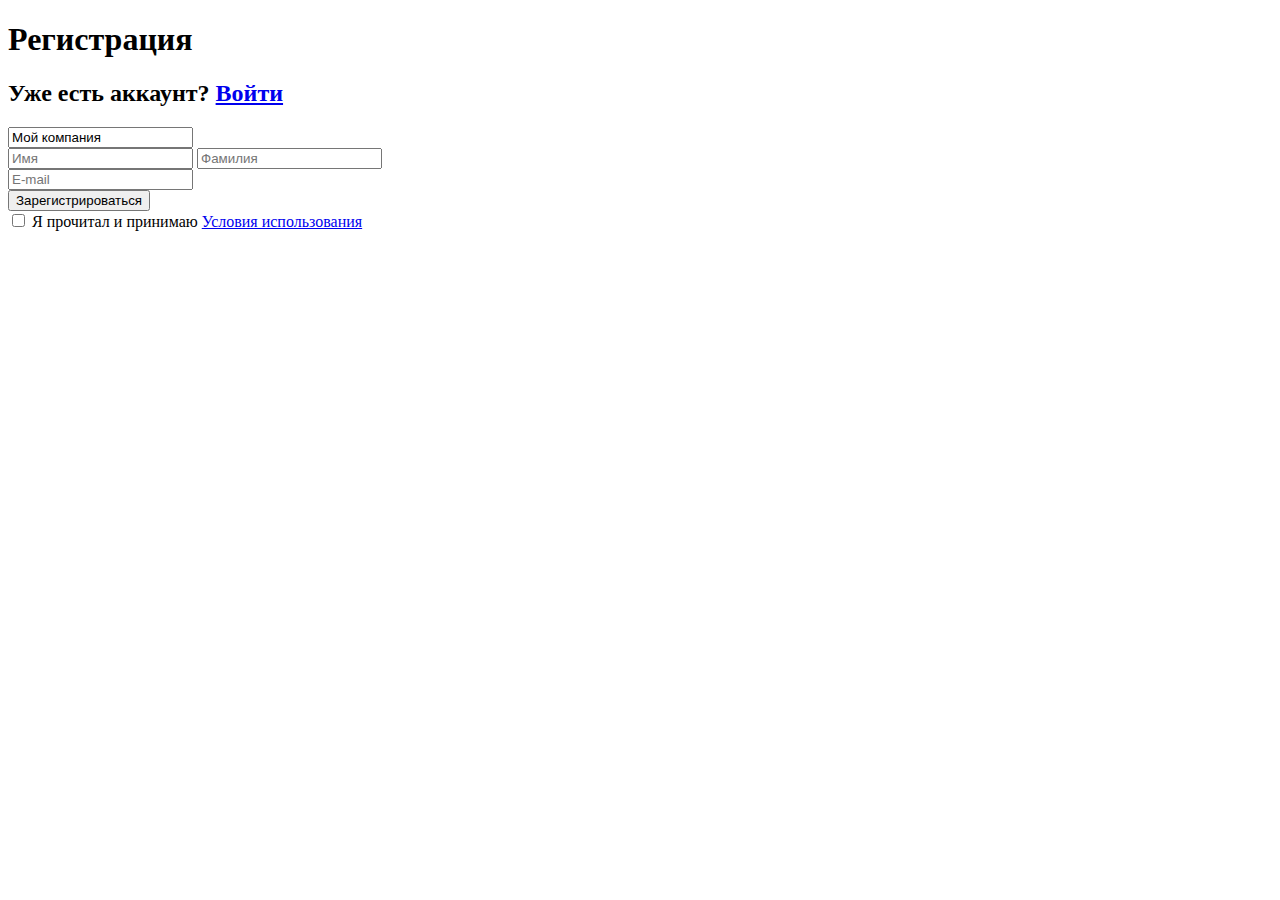
==== 2-Form/index.html @ bf0cf2b7 "2-form" ====
<!doctype html>
<html lang="en">
<head>
    <meta charset="UTF-8">
    <meta name="viewport"
          content="width=device-width, user-scalable=no, initial-scale=1.0, maximum-scale=1.0, minimum-scale=1.0">
    <meta http-equiv="X-UA-Compatible" content="ie=edge">
    <title>2-Form</title>
</head>
<body>

<form action="/register" method="get">
    <h1>Регистрация</h1>
    <h2>Уже есть аккаунт? <a href="#">Войти</a></h2>
    <div>
        <label for="username"></label>
        <input
                id="username"
                type="text"
                placeholder="Пользователь"
                name="username"
                value="Мой компания"
        />
    </div>
    <div>
        <label for="first name"></label>
        <input
                id="first name"
                type="text"
                placeholder="Имя"
                name="first name"
        />

        <label for="last name"></label>
        <input
                id="last name"
                type="text"
                placeholder="Фамилия"
                name="last name"
        />
    </div>
    <div>
        <label for="email"></label>
        <input
                id="email"
                type="email"
                placeholder="E-mail"
                name="email"
        />
    </div>
    <button>Зарегистрироваться</button>
    <div>
        <input
                id="agree"
                type="checkbox"
        />
        <label for="agree">Я прочитал и принимаю <a href="#">Условия использования</a></label>
    </div>
</form>

</body>
</html>
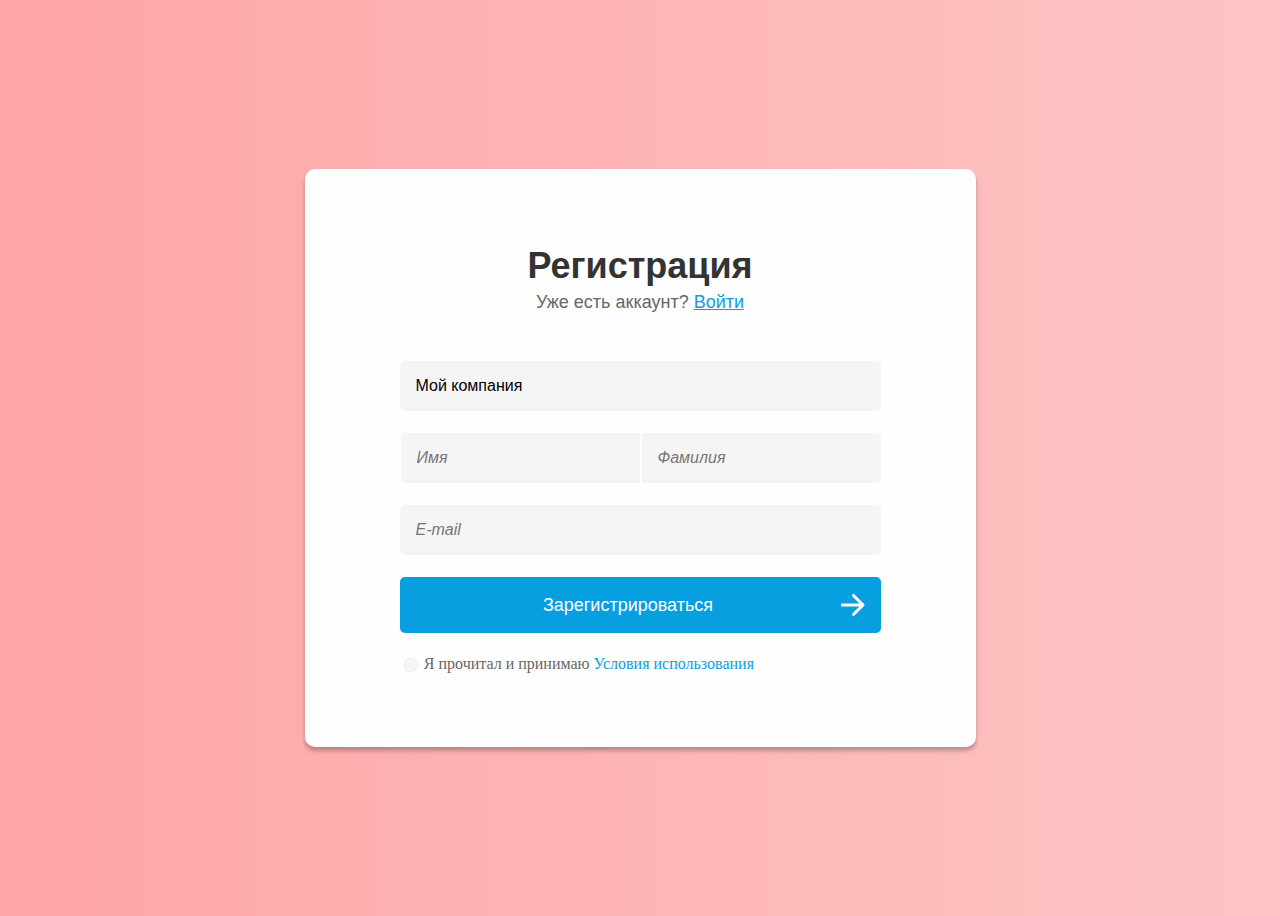
==== commit 7527144a: "3-flex" ====
--- a/2-Form/index.html
+++ b/2-Form/index.html
@@ -6,57 +6,77 @@
           content="width=device-width, user-scalable=no, initial-scale=1.0, maximum-scale=1.0, minimum-scale=1.0">
     <meta http-equiv="X-UA-Compatible" content="ie=edge">
     <title>2-Form</title>
+    <link rel="stylesheet" href="./styles/styles.css">
 </head>
 <body>
 
-<form action="/register" method="get">
-    <h1>Регистрация</h1>
-    <h2>Уже есть аккаунт? <a href="#">Войти</a></h2>
-    <div>
-        <label for="username"></label>
-        <input
-                id="username"
-                type="text"
-                placeholder="Пользователь"
-                name="username"
-                value="Мой компания"
-        />
-    </div>
-    <div>
-        <label for="first name"></label>
-        <input
-                id="first name"
-                type="text"
-                placeholder="Имя"
-                name="first name"
-        />
+    <main class="container">
+        <form action="/register" method="get">
+            <h1>Регистрация</h1>
+            <h2>Уже есть аккаунт? <a href="#">Войти</a></h2>
 
-        <label for="last name"></label>
-        <input
-                id="last name"
-                type="text"
-                placeholder="Фамилия"
-                name="last name"
-        />
-    </div>
-    <div>
-        <label for="email"></label>
-        <input
-                id="email"
-                type="email"
-                placeholder="E-mail"
-                name="email"
-        />
-    </div>
-    <button>Зарегистрироваться</button>
-    <div>
-        <input
-                id="agree"
-                type="checkbox"
-        />
-        <label for="agree">Я прочитал и принимаю <a href="#">Условия использования</a></label>
-    </div>
-</form>
+            <div class="form-container">
+                <div>
+                    <label for="username"></label>
+                    <input
+                            id="username"
+                            type="text"
+                            placeholder="Пользователь"
+                            name="username"
+                            value="Мой компания"
+                            class="input"
+                    />
+                </div>
+
+                <div class="name-container">
+                    <label for="firstname"></label>
+                    <input
+                            id="firstname"
+                            type="text"
+                            placeholder="Имя"
+                            name="first name"
+                            class="input firstName"
+                    />
+
+                    <label for="lastname"></label>
+                    <input
+                            id="lastname"
+                            type="text"
+                            placeholder="Фамилия"
+                            name="last name"
+                            class="input lastName"
+                    />
+                </div>
+
+                <div>
+                    <label for="email"></label>
+                    <input
+                            id="email"
+                            type="email"
+                            placeholder="E-mail"
+                            name="email"
+                            class="input"
+                    />
+                </div>
+
+                <button class="item">
+                    <span class="button-text">Зарегистрироваться</span>
+                    <img src="./images/Arrow.svg" alt="Зарегистрироваться">
+                </button>
+
+                <div class="agree-container">
+                    <input
+                            id="agree"
+                            type="checkbox"
+                    />
+                    <label for="agree">Я прочитал и принимаю <a href="#" class="agreeLink">Условия использования</a></label>
+                </div>
+
+            </div>
+
+        </form>
+    </main>
+
 
 </body>
 </html>
--- a/2-Form/styles/styles.css
+++ b/2-Form/styles/styles.css
@@ -0,0 +1,138 @@
+body {
+    background: linear-gradient(90deg, #FFA5A5, #FDC5C5);
+}
+
+* {
+    box-sizing: border-box;
+}
+
+.container {
+    display: flex;
+    height: 100vh;
+    justify-content: center;
+    align-items: center;
+}
+
+form {
+    background: #FFFEFE;
+    border-radius: 10px;
+    box-shadow: 0px 4px 4px 0px #00000040;
+    padding: 72px 95px;
+    display: flex;
+    flex-direction: column;
+}
+
+h1 {
+    color: #333333;
+    font-family: 'Open Sans', sans-serif;
+    font-size: 36px;
+    font-weight: 700;
+    text-align: center;
+    line-height: 49px;
+    margin: 0;
+}
+
+h2  {
+    color: #666666;
+    font-family: Open Sans, sans-serif;
+    font-size: 18px;
+    font-weight: 400;
+    text-align: center;
+    margin: 0 0 47px 0;
+    line-height: 24px;
+}
+
+a {
+    color: #089FE0;
+}
+
+.form-container {
+    display: flex;
+    flex-direction: column;
+    gap: 22px;
+}
+
+.input {
+    background: #F5F5F5;
+    font-family: Open Sans, sans-serif;
+    font-size: 16px;
+    text-align: left;
+    border: 1px;
+    border-radius: 5px;
+    padding: 16px;
+    width: 100%;
+}
+
+.input:focus {
+    background: #FFFFFF;
+    border-radius: 5px;
+    border: 1px solid #F5F5F5;
+    outline: none;
+}
+
+.name-container {
+    display: flex;
+    flex: 0 1 calc(100% / 2 - 22px * 1.5 / 2);
+    gap: 1px;
+}
+
+.firstName {
+    border-radius: 5px 0 0 5px;
+}
+
+.lastName {
+    border-radius: 0 5px 5px 0;
+}
+
+::placeholder {
+    font-family: Open Sans, sans-serif;
+    font-size: 16px;
+    font-style: italic;
+    font-weight: 400;
+    text-align: left;
+}
+
+button {
+    background: #089FE0;
+    border-radius: 5px;
+    border-style: none;
+    color: #FFFFFF;
+    width: 100%;
+    padding: 16px;
+    transition: background-color 1s;
+    display: flex;
+    justify-content: center;
+    align-items: center;
+}
+
+.button-text {
+    flex: 1;
+    text-align: center;
+    font-family: Open Sans, sans-serif;
+    font-size: 18px;
+    font-weight: 400;
+    line-height: 24px;
+}
+
+label {
+    color: #666666;
+}
+
+.agree-container {
+    display: flex;
+    align-content: baseline;
+    gap: 4px;
+}
+
+input[type="checkbox"] {
+    appearance: none;
+    height: 1em;
+    width: 1em;
+    border: 1px solid #EEEEEE;
+    background: #F5F5F5;
+    border-radius: 5px;
+}
+
+.agreeLink {
+    text-decoration: none;
+}
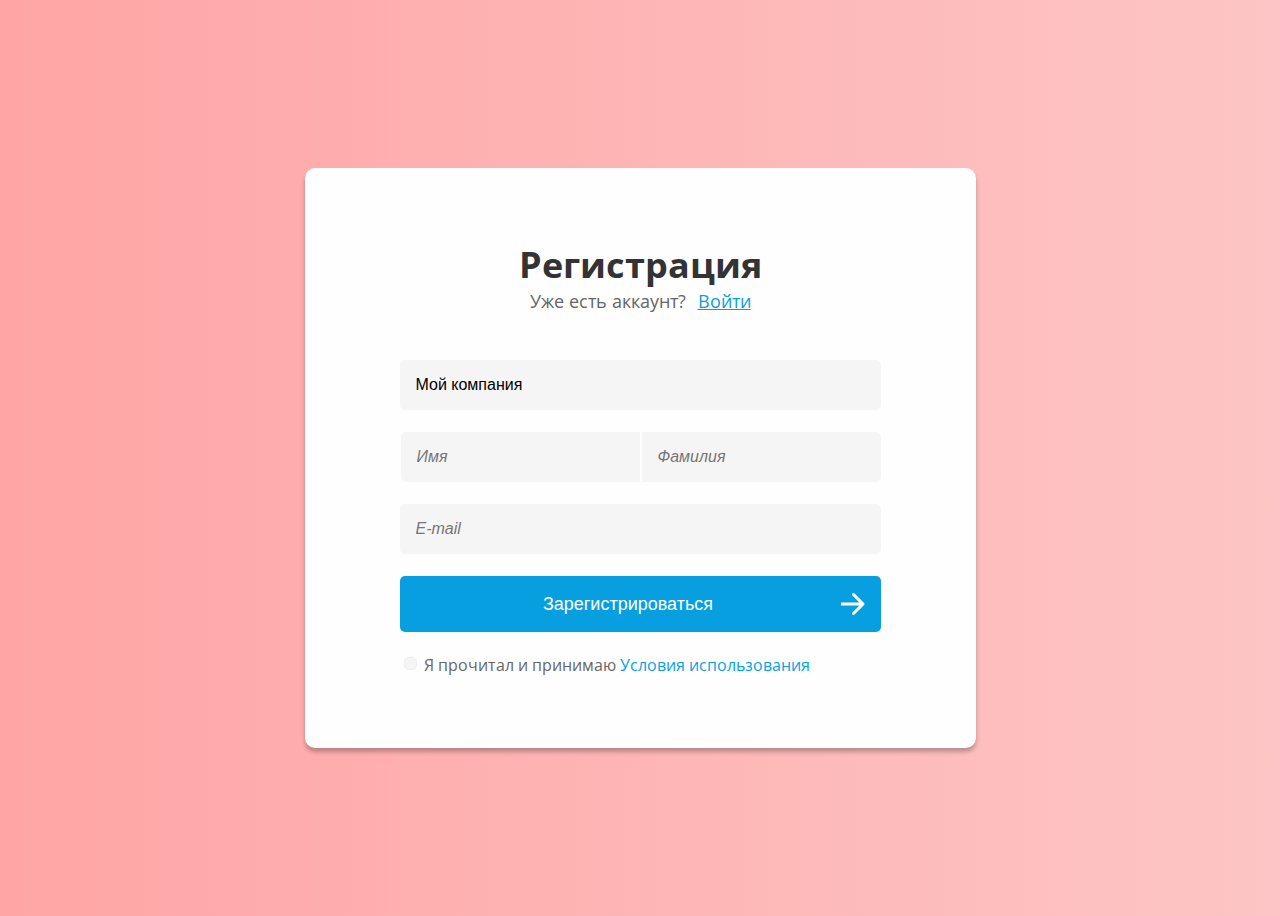
==== commit eecabc32: "flex hw" ====
--- a/2-Form/index.html
+++ b/2-Form/index.html
@@ -7,13 +7,20 @@
     <meta http-equiv="X-UA-Compatible" content="ie=edge">
     <title>2-Form</title>
     <link rel="stylesheet" href="./styles/styles.css">
+    <link rel="preconnect" href="https://fonts.googleapis.com">
+    <link rel="preconnect" href="https://fonts.gstatic.com" crossorigin>
+    <link href="https://fonts.googleapis.com/css2?family=Open+Sans:ital,wght@0,300..800;1,300..800&display=swap" rel="stylesheet">
 </head>
 <body>
 
     <main class="container">
         <form action="/register" method="get">
+
             <h1>Регистрация</h1>
-            <h2>Уже есть аккаунт? <a href="#">Войти</a></h2>
+            <h2>
+                <span>Уже есть аккаунт?</span>
+                <a href="#">Войти</a>
+            </h2>
 
             <div class="form-container">
                 <div>
--- a/2-Form/styles/styles.css
+++ b/2-Form/styles/styles.css
@@ -1,10 +1,13 @@
 body {
     background: linear-gradient(90deg, #FFA5A5, #FDC5C5);
+    font-family: "Open Sans", sans-serif;
 }
 
 * {
     box-sizing: border-box;
 }
+
+
 
 .container {
     display: flex;
@@ -16,7 +19,7 @@
 form {
     background: #FFFEFE;
     border-radius: 10px;
-    box-shadow: 0px 4px 4px 0px #00000040;
+    box-shadow: 0 4px 4px 0 #00000040;
     padding: 72px 95px;
     display: flex;
     flex-direction: column;
@@ -24,7 +27,6 @@
 
 h1 {
     color: #333333;
-    font-family: 'Open Sans', sans-serif;
     font-size: 36px;
     font-weight: 700;
     text-align: center;
@@ -34,12 +36,13 @@
 
 h2  {
     color: #666666;
-    font-family: Open Sans, sans-serif;
     font-size: 18px;
     font-weight: 400;
-    text-align: center;
     margin: 0 0 47px 0;
     line-height: 24px;
+    display: flex;
+    gap: 12px;
+    justify-content: center;
 }
 
 a {
@@ -54,7 +57,6 @@
 
 .input {
     background: #F5F5F5;
-    font-family: Open Sans, sans-serif;
     font-size: 16px;
     text-align: left;
     border: 1px;
@@ -85,7 +87,6 @@
 }
 
 ::placeholder {
-    font-family: Open Sans, sans-serif;
     font-size: 16px;
     font-style: italic;
     font-weight: 400;
@@ -108,7 +109,6 @@
 .button-text {
     flex: 1;
     text-align: center;
-    font-family: Open Sans, sans-serif;
     font-size: 18px;
     font-weight: 400;
     line-height: 24px;
